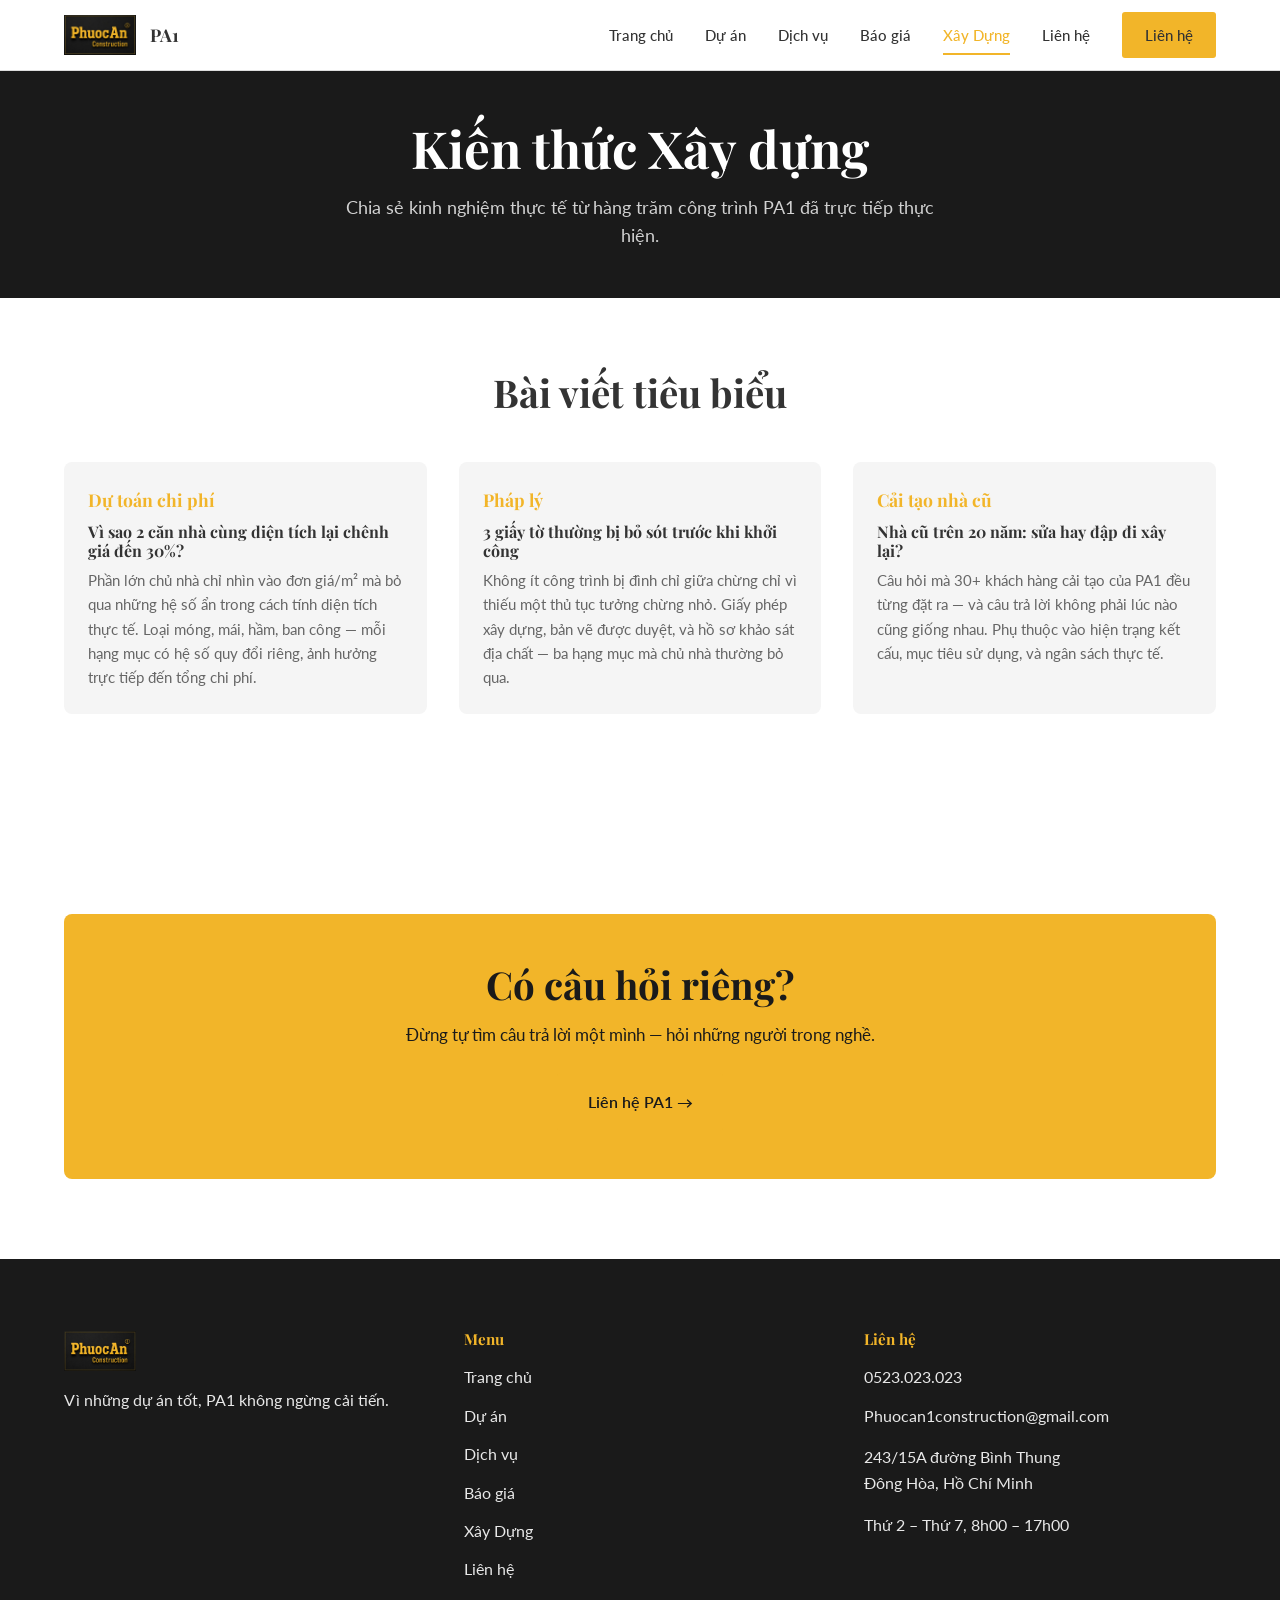
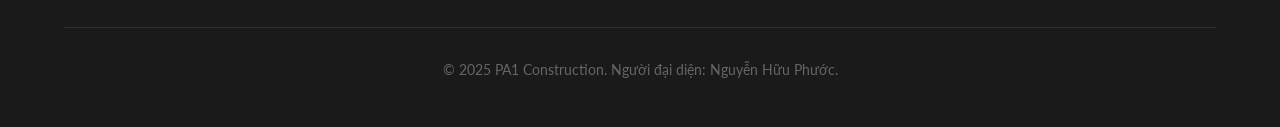
==== xay-dung.html @ 495139fc "PA1 Construction website - initial deploy" ====
<!DOCTYPE html>
<html lang="vi">
<head>
<meta charset="UTF-8">
<meta name="viewport" content="width=device-width, initial-scale=1.0">
<title>Kiến thức Xây dựng — PA1 Construction</title>
<meta name="description" content="Chia sẻ kinh nghiệm thực tế từ hàng trăm công trình PA1 đã trực tiếp thực hiện. Dự toán, pháp lý, cải tạo nhà cũ.">
<link rel="preconnect" href="https://fonts.googleapis.com">
<link rel="stylesheet" href="css/style.css">
</head>
<body>

<header class="site-header">
  <div class="header-inner">
    <a href="index.html" class="logo"><img src="assets/images/logo-full.png" alt="PA1 Construction"><span class="logo-text">PA1</span></a>
    <nav class="nav-desktop">
      <a href="index.html">Trang chủ</a>
      <a href="du-an.html">Dự án</a>
      <a href="dich-vu.html">Dịch vụ</a>
      <a href="bao-gia.html">Báo giá</a>
      <a href="xay-dung.html" class="active">Xây Dựng</a>
      <a href="lien-he.html">Liên hệ</a>
      <a href="lien-he.html" class="btn-contact">Liên hệ</a>
    </nav>
    <button class="nav-toggle" aria-label="Toggle menu"><span></span><span></span><span></span></button>
  </div>
  <nav class="nav-mobile">
    <a href="index.html">Trang chủ</a>
    <a href="du-an.html">Dự án</a>
    <a href="dich-vu.html">Dịch vụ</a>
    <a href="bao-gia.html">Báo giá</a>
    <a href="xay-dung.html" class="active">Xây Dựng</a>
    <a href="lien-he.html">Liên hệ</a>
  </nav>
</header>

<section class="page-header">
  <div class="wrap">
    <h1>Kiến thức Xây dựng</h1>
    <p>Chia sẻ kinh nghiệm thực tế từ hàng trăm công trình PA1 đã trực tiếp thực hiện.</p>
  </div>
</section>

<section>
  <div class="wrap">
    <div class="section-header">
      <h2>Bài viết tiêu biểu</h2>
    </div>
    <div class="blog-grid">
      <article class="blog-card">
        <div class="blog-topic">Dự toán chi phí</div>
        <h4>Vì sao 2 căn nhà cùng diện tích lại chênh giá đến 30%?</h4>
        <p>Phần lớn chủ nhà chỉ nhìn vào đơn giá/m² mà bỏ qua những hệ số ẩn trong cách tính diện tích thực tế. Loại móng, mái, hầm, ban công — mỗi hạng mục có hệ số quy đổi riêng, ảnh hưởng trực tiếp đến tổng chi phí.</p>
      </article>
      <article class="blog-card">
        <div class="blog-topic">Pháp lý</div>
        <h4>3 giấy tờ thường bị bỏ sót trước khi khởi công</h4>
        <p>Không ít công trình bị đình chỉ giữa chừng chỉ vì thiếu một thủ tục tưởng chừng nhỏ. Giấy phép xây dựng, bản vẽ được duyệt, và hồ sơ khảo sát địa chất — ba hạng mục mà chủ nhà thường bỏ qua.</p>
      </article>
      <article class="blog-card">
        <div class="blog-topic">Cải tạo nhà cũ</div>
        <h4>Nhà cũ trên 20 năm: sửa hay đập đi xây lại?</h4>
        <p>Câu hỏi mà 30+ khách hàng cải tạo của PA1 đều từng đặt ra — và câu trả lời không phải lúc nào cũng giống nhau. Phụ thuộc vào hiện trạng kết cấu, mục tiêu sử dụng, và ngân sách thực tế.</p>
      </article>
    </div>
  </div>
</section>

<section style="padding: var(--sp-4) 0;">
  <div class="wrap">
    <div class="cta-band">
      <h2>Có câu hỏi riêng?</h2>
      <p>Đừng tự tìm câu trả lời một mình — hỏi những người trong nghề.</p>
      <a href="lien-he.html" class="btn btn-primary">Liên hệ PA1 →</a>
    </div>
  </div>
</section>

<footer class="site-footer">
  <div class="wrap">
    <div class="footer-grid">
      <div>
        <div class="footer-logo"><img src="assets/images/logo-footer.png" alt="PA1"></div>
        <p style="color: var(--light-dark); margin: 0;">Vì những dự án tốt, PA1 không ngừng cải tiến.</p>
      </div>
      <div class="footer-col">
        <h4>Menu</h4>
        <a href="index.html">Trang chủ</a>
        <a href="du-an.html">Dự án</a>
        <a href="dich-vu.html">Dịch vụ</a>
        <a href="bao-gia.html">Báo giá</a>
        <a href="xay-dung.html">Xây Dựng</a>
        <a href="lien-he.html">Liên hệ</a>
      </div>
      <div class="footer-col">
        <h4>Liên hệ</h4>
        <a href="tel:0523023023">0523.023.023</a>
        <a href="mailto:Phuocan1construction@gmail.com">Phuocan1construction@gmail.com</a>
        <p>243/15A đường Bình Thung<br>Đông Hòa, Hồ Chí Minh</p>
        <p>Thứ 2 – Thứ 7, 8h00 – 17h00</p>
      </div>
    </div>
    <div class="footer-bottom"><p>&copy; 2025 PA1 Construction. Người đại diện: Nguyễn Hữu Phước.</p></div>
  </div>
</footer>

<script src="js/common.js"></script>
</body>
</html>
---- css/style.css ----
/* ===========================================================
   PA1 CONSTRUCTION — WEBSITE
   =========================================================== */

@import url('https://fonts.googleapis.com/css2?family=Playfair+Display:wght@600;700;800&family=Lato:wght@400;500;700&display=swap');

:root {
  --dark: #1a1a1a;
  --dark-light: #2d2d2d;
  --gold: #F2B529;
  --gold-dark: #D9A020;
  --light: #f5f5f5;
  --light-dark: #e8e8e8;
  --text: #333;
  --text-light: #666;
  --border: #ddd;
  --white: #fff;

  --font-display: 'Playfair Display', serif;
  --font-body: 'Lato', sans-serif;

  --sp-1: 0.5rem;
  --sp-2: 1rem;
  --sp-3: 1.5rem;
  --sp-4: 2rem;
  --sp-5: 3rem;
  --sp-6: 4.5rem;
  --container: 1200px;
}

* { box-sizing: border-box; }
html { scroll-behavior: smooth; }
body {
  margin: 0;
  font-family: var(--font-body);
  color: var(--text);
  background: var(--white);
  line-height: 1.6;
  -webkit-font-smoothing: antialiased;
}

img { max-width: 100%; display: block; }
a { color: inherit; text-decoration: none; }
ul, ol { list-style: none; margin: 0; padding: 0; }
button { font-family: inherit; cursor: pointer; border: none; }
input, select, textarea { font-family: inherit; font-size: 1rem; }

h1, h2, h3, h4 {
  font-family: var(--font-display);
  font-weight: 700;
  margin: 0;
  line-height: 1.15;
}

h1 { font-size: clamp(2rem, 5vw, 3.2rem); }
h2 { font-size: clamp(1.5rem, 4vw, 2.4rem); }
h3 { font-size: 1.3rem; }

.wrap {
  max-width: var(--container);
  margin: 0 auto;
  padding: 0 var(--sp-3);
}

section { padding: var(--sp-6) 0; }

/* ---------- HEADER --------- */
.site-header {
  position: sticky;
  top: 0;
  z-index: 100;
  background: var(--white);
  border-bottom: 1px solid var(--border);
  backdrop-filter: blur(5px);
}

.header-inner {
  display: flex;
  align-items: center;
  justify-content: space-between;
  height: 70px;
  max-width: var(--container);
  margin: 0 auto;
  padding: 0 var(--sp-3);
}

.logo {
  display: flex;
  align-items: center;
  gap: 0.8em;
  font-size: 1.1rem;
  font-weight: 700;
}

.logo img { height: 40px; width: auto; }
.logo-text { font-family: var(--font-display); }

.nav-desktop {
  display: none;
  gap: var(--sp-4);
  align-items: center;
}

.nav-desktop a {
  font-size: 0.95rem;
  font-weight: 500;
  color: var(--text);
  position: relative;
  transition: color .2s;
}

.nav-desktop a:hover, .nav-desktop a.active {
  color: var(--gold);
}

.nav-desktop a.active::after {
  content: '';
  position: absolute;
  bottom: -8px;
  left: 0;
  right: 0;
  height: 2px;
  background: var(--gold);
}

.btn-contact {
  background: var(--gold);
  color: var(--dark);
  padding: 0.7em 1.5em;
  font-weight: 600;
  border-radius: 3px;
  transition: background .2s;
}

.btn-contact:hover { background: var(--gold-dark); }

/* Hamburger toggle */
.nav-toggle {
  display: flex;
  flex-direction: column;
  justify-content: center;
  gap: 5px;
  background: none;
  padding: 4px;
  width: 28px;
  height: 28px;
}

.nav-toggle span {
  display: block;
  width: 100%;
  height: 2px;
  background: var(--text);
  border-radius: 2px;
  transition: all .3s;
}

.nav-toggle.is-open span:nth-child(1) {
  transform: rotate(45deg) translate(5px, 5px);
}
.nav-toggle.is-open span:nth-child(2) { opacity: 0; }
.nav-toggle.is-open span:nth-child(3) {
  transform: rotate(-45deg) translate(5px, -5px);
}

/* Mobile nav */
.nav-mobile {
  display: none;
  flex-direction: column;
  background: var(--light);
  border-bottom: 1px solid var(--border);
}

.nav-mobile.is-open { display: flex; }

.nav-mobile a {
  padding: 1em var(--sp-3);
  border-top: 1px solid var(--border);
  font-weight: 500;
  color: var(--text);
  transition: color .2s;
}

.nav-mobile a:hover, .nav-mobile a.active { color: var(--gold); }

@media (min-width: 980px) {
  .nav-desktop { display: flex; }
  .btn-contact { display: inline-block; }
  .nav-toggle { display: none; }
}

/* ---------- HERO --------- */
.hero {
  position: relative;
  height: 70vh;
  min-height: 500px;
  background: var(--dark) center/cover no-repeat;
  display: flex;
  align-items: center;
  justify-content: flex-start;
  color: var(--white);
}

.hero::before {
  content: '';
  position: absolute;
  inset: 0;
  background: rgba(26, 26, 26, 0.5);
  z-index: 0;
}

.hero .wrap {
  position: relative;
  z-index: 1;
}

.hero-content {
  max-width: 60%;
}

@media (max-width: 768px) {
  .hero { height: 50vh; }
  .hero-content { max-width: 100%; }
}

.hero h1 {
  font-size: clamp(2rem, 6vw, 3.5rem);
  margin-bottom: var(--sp-2);
  line-height: 1.2;
}

.hero p {
  font-size: 1.1rem;
  max-width: 50ch;
  margin-bottom: var(--sp-3);
  color: rgba(255, 255, 255, 0.9);
}

.hero-cta {
  display: inline-flex;
  gap: 1em;
  flex-wrap: wrap;
}

.btn {
  display: inline-flex;
  align-items: center;
  gap: 0.5em;
  padding: 0.9em 1.8em;
  font-weight: 600;
  border-radius: 3px;
  transition: all .2s;
  border: 2px solid transparent;
}

.btn-primary {
  background: var(--gold);
  color: var(--dark);
}

.btn-primary:hover {
  background: var(--gold-dark);
  transform: translateY(-2px);
}

.btn-secondary {
  background: transparent;
  color: var(--white);
  border-color: var(--white);
}

.btn-secondary:hover {
  background: rgba(255, 255, 255, 0.1);
}

/* ---------- STATS --------- */
.stats-strip {
  display: grid;
  grid-template-columns: repeat(3, 1fr);
  gap: 0;
  margin-top: var(--sp-4);
}

@media (max-width: 640px) {
  .stats-strip {
    grid-template-columns: 1fr;
    gap: var(--sp-2);
  }
}

.stat-item {
  padding: var(--sp-3) 0;
  border-left: 3px solid var(--gold);
  padding-left: var(--sp-2);
}

.stat-item:first-child { border-left: none; }

.stat-num {
  font-family: var(--font-display);
  font-size: 2.5rem;
  color: var(--gold);
  margin-bottom: 0.3em;
}

.stat-label {
  font-size: 0.9rem;
  color: rgba(255, 255, 255, 0.8);
}

/* ---------- SECTION HEADER --------- */
.section-header {
  text-align: center;
  margin-bottom: var(--sp-5);
}

.section-header h2 {
  margin-bottom: var(--sp-2);
}

.section-header p {
  color: var(--text-light);
  max-width: 60ch;
  margin: 0 auto;
  font-size: 1.05rem;
}

/* ---------- SERVICES (TILE) --------- */
.services-grid {
  display: grid;
  grid-template-columns: repeat(auto-fit, minmax(280px, 1fr));
  gap: var(--sp-4);
  margin-bottom: var(--sp-5);
}

.service-tile {
  text-align: center;
  padding: var(--sp-4);
  background: var(--light);
  border-radius: 8px;
  transition: all .3s;
}

.service-tile:hover {
  transform: translateY(-8px);
  box-shadow: 0 10px 30px rgba(0,0,0,0.1);
}

.service-icon {
  width: 60px;
  height: 60px;
  margin: 0 auto var(--sp-2);
  display: flex;
  align-items: center;
  justify-content: center;
  font-size: 2rem;
}

.service-tile h3 {
  margin-bottom: 0.6em;
  color: var(--dark);
}

.service-tile p {
  color: var(--text-light);
  font-size: 0.95rem;
  margin: 0;
}

/* ---------- PROJECTS (LARGE IMAGES) --------- */
.projects-grid {
  display: grid;
  grid-template-columns: repeat(auto-fit, minmax(300px, 1fr));
  gap: var(--sp-3);
  margin-bottom: var(--sp-4);
}

.project-card {
  position: relative;
  aspect-ratio: 4/3;
  background: var(--light-dark);
  border-radius: 8px;
  overflow: hidden;
  cursor: pointer;
  transition: all .3s;
}

.project-card:hover {
  transform: scale(1.03);
  box-shadow: 0 15px 40px rgba(0,0,0,0.15);
}

.project-image {
  width: 100%;
  height: 100%;
  object-fit: cover;
  transition: transform .3s;
}

.project-card:hover .project-image {
  transform: scale(1.08);
}

.project-placeholder {
  display: flex;
  align-items: center;
  justify-content: center;
  width: 100%;
  height: 100%;
  background: repeating-linear-gradient(45deg, var(--light-dark), var(--light-dark) 10px, #ddd 10px, #ddd 20px);
  color: var(--text-light);
  font-size: 0.9rem;
}

.project-info {
  position: absolute;
  bottom: 0;
  left: 0;
  right: 0;
  background: linear-gradient(transparent, rgba(26,26,26,0.85));
  color: var(--white);
  padding: var(--sp-3);
  transform: translateY(100%);
  transition: transform .3s;
}

.project-card:hover .project-info {
  transform: translateY(0);
}

.project-info h4 {
  margin: 0 0 0.3em;
  font-size: 1.1rem;
}

.project-info p {
  margin: 0;
  font-size: 0.9rem;
  opacity: 0.9;
}

/* ---------- CTA BAND --------- */
.cta-band {
  background: var(--gold);
  color: var(--dark);
  padding: var(--sp-5) var(--sp-3);
  border-radius: 8px;
  text-align: center;
  margin: var(--sp-5) 0;
}

.cta-band h2 {
  margin-bottom: var(--sp-2);
}

.cta-band p {
  max-width: 50ch;
  margin: 0 auto var(--sp-3);
  font-size: 1.05rem;
}

/* ---------- FOOTER --------- */
.site-footer {
  background: var(--dark);
  color: var(--light);
  padding: var(--sp-6) var(--sp-3) var(--sp-4);
}

.footer-grid {
  display: grid;
  grid-template-columns: repeat(auto-fit, minmax(250px, 1fr));
  gap: var(--sp-5);
  max-width: var(--container);
  margin: 0 auto var(--sp-4);
  padding-bottom: var(--sp-4);
  border-bottom: 1px solid var(--dark-light);
}

.footer-col h4 {
  color: var(--gold);
  margin-bottom: var(--sp-2);
  font-size: 0.95rem;
}

.footer-col a, .footer-col p {
  display: block;
  color: var(--light-dark);
  margin-bottom: 0.8em;
  transition: color .2s;
}

.footer-col a:hover { color: var(--gold); }

.footer-bottom {
  text-align: center;
  font-size: 0.85rem;
  color: var(--text-light);
}

.footer-logo {
  margin-bottom: var(--sp-2);
}

.footer-logo img { height: 40px; }

.footer-map {
  margin-top: var(--sp-2);
  border-radius: 6px;
  overflow: hidden;
}

.footer-map iframe {
  width: 100%;
  height: 200px;
  border: 0;
}

/* ---------- PAGE HEADER (subpages) --------- */
.page-header {
  background: var(--dark);
  color: var(--white);
  padding: var(--sp-5) var(--sp-3);
  text-align: center;
}

.page-header h1 {
  margin-bottom: var(--sp-2);
}

.page-header p {
  max-width: 60ch;
  margin: 0 auto;
  font-size: 1.1rem;
  color: rgba(255,255,255,0.8);
}

/* ---------- FORM --------- */
.contact-grid {
  display: grid;
  grid-template-columns: 1fr 1fr;
  gap: var(--sp-5);
  align-items: start;
}

@media (max-width: 768px) {
  .contact-grid { grid-template-columns: 1fr; }
}

.contact-info-list {
  display: flex;
  flex-direction: column;
  gap: var(--sp-3);
}

.contact-item {
  display: flex;
  gap: var(--sp-2);
  margin-bottom: var(--sp-2);
}

.contact-item .label {
  font-weight: 600;
  min-width: 100px;
  color: var(--gold);
}

.form-group {
  margin-bottom: var(--sp-2);
}

.form-group label {
  display: block;
  font-weight: 600;
  margin-bottom: 0.5em;
  color: var(--text);
}

.form-group input,
.form-group select,
.form-group textarea {
  width: 100%;
  padding: 0.8em;
  border: 1px solid var(--border);
  border-radius: 3px;
  font-size: 1rem;
  transition: border-color .2s;
}

.form-group input:focus,
.form-group select:focus,
.form-group textarea:focus {
  outline: none;
  border-color: var(--gold);
}

.form-group textarea {
  resize: vertical;
  min-height: 120px;
}

.form-submit {
  background: var(--gold);
  color: var(--dark);
  padding: 1em 2em;
  font-weight: 600;
  border-radius: 3px;
  cursor: pointer;
  transition: background .2s;
  width: 100%;
  border: none;
}

.form-submit:hover { background: var(--gold-dark); }

/* ---------- QUOTATION PAGE --------- */
.quote-category {
  margin-bottom: var(--sp-5);
}

.quote-category h3 {
  margin-bottom: var(--sp-3);
  color: var(--gold);
  border-bottom: 2px solid var(--gold);
  padding-bottom: var(--sp-1);
  display: inline-block;
}

.quote-grid {
  display: grid;
  grid-template-columns: repeat(auto-fit, minmax(320px, 1fr));
  gap: var(--sp-3);
}

.quote-card {
  background: var(--white);
  border: 1px solid var(--border);
  border-radius: 8px;
  overflow: hidden;
  transition: all .3s;
}

.quote-card:hover {
  box-shadow: 0 8px 24px rgba(0,0,0,0.1);
  transform: translateY(-4px);
}

.quote-card img {
  width: 100%;
  height: auto;
}

.quote-card .quote-label {
  padding: var(--sp-2);
  font-weight: 600;
  font-size: 0.95rem;
  color: var(--text);
  text-align: center;
}

/* ---------- BLOG CARDS --------- */
.blog-grid {
  display: grid;
  grid-template-columns: repeat(auto-fit, minmax(300px, 1fr));
  gap: var(--sp-4);
  margin-bottom: var(--sp-5);
}

.blog-card {
  background: var(--light);
  padding: var(--sp-3);
  border-radius: 8px;
  transition: all .3s;
}

.blog-card:hover {
  transform: translateY(-4px);
  box-shadow: 0 8px 24px rgba(0,0,0,0.08);
}

.blog-card .blog-topic {
  color: var(--gold);
  font-family: var(--font-display);
  font-weight: 700;
  font-size: 1.1rem;
  margin-bottom: 0.5em;
}

.blog-card h4 {
  margin-bottom: 0.5em;
}

.blog-card p {
  color: var(--text-light);
  font-size: 0.95rem;
  margin: 0;
}

/* ---------- GOOGLE MAPS --------- */
.map-container {
  margin-top: var(--sp-4);
  border-radius: 8px;
  overflow: hidden;
  border: 1px solid var(--border);
}

.map-container iframe {
  width: 100%;
  height: 350px;
  border: 0;
}

/* ---------- LIGHTBOX --------- */
.lightbox-overlay {
  display: none;
  position: fixed;
  inset: 0;
  background: rgba(0,0,0,0.9);
  z-index: 200;
  align-items: center;
  justify-content: center;
  cursor: pointer;
}

.lightbox-overlay.active {
  display: flex;
}

.lightbox-overlay img {
  max-width: 90vw;
  max-height: 90vh;
  object-fit: contain;
  border-radius: 4px;
}

.lightbox-close {
  position: absolute;
  top: 20px;
  right: 30px;
  color: var(--white);
  font-size: 2rem;
  background: none;
  border: none;
  cursor: pointer;
  z-index: 201;
}

/* ---------- PROJECT TABS --------- */
.project-tabs {
  display: flex;
  gap: 0;
  justify-content: center;
  margin-bottom: var(--sp-4);
  border-bottom: 2px solid var(--border);
}

.tab-btn {
  padding: 0.8em 2em;
  background: none;
  border: none;
  border-bottom: 3px solid transparent;
  margin-bottom: -2px;
  font-weight: 600;
  font-size: 1rem;
  color: var(--text-light);
  cursor: pointer;
  transition: all .2s;
}

.tab-btn:hover {
  color: var(--gold);
}

.tab-btn.active {
  color: var(--gold);
  border-bottom-color: var(--gold);
}

.tab-panel {
  display: none;
}

.tab-panel.active {
  display: block;
}

/* Project sub-section (per công trình) */
.project-section {
  margin-bottom: var(--sp-5);
}

.project-section-title {
  font-family: var(--font-display);
  font-size: 1.3rem;
  font-weight: 700;
  color: var(--gold);
  margin-bottom: var(--sp-3);
  padding-bottom: var(--sp-1);
  border-bottom: 2px solid var(--gold);
  display: inline-block;
}

/* ---------- PROJECT FILTER (within tab) --------- */
.project-filters {
  display: flex;
  gap: var(--sp-2);
  justify-content: center;
  flex-wrap: wrap;
  margin-bottom: var(--sp-4);
}

.filter-btn {
  padding: 0.6em 1.5em;
  background: var(--light);
  border: 1px solid var(--border);
  border-radius: 3px;
  font-weight: 500;
  cursor: pointer;
  transition: all .2s;
}

.filter-btn:hover, .filter-btn.active {
  background: var(--gold);
  color: var(--dark);
  border-color: var(--gold);
}

/* ---------- UTILITIES --------- */
.text-center { text-align: center; }
.mt-0 { margin-top: 0; }
.mb-0 { margin-bottom: 0; }

/* ---------- LANDSCAPE HINT --------- */
@media (max-width: 640px) and (orientation: landscape) {
  .hero { min-height: 100vh; }
}

@media (min-width: 641px) and (max-width: 979px) and (orientation: portrait) {
  .services-grid { grid-template-columns: repeat(2, 1fr); }
  .projects-grid { grid-template-columns: repeat(2, 1fr); }
}
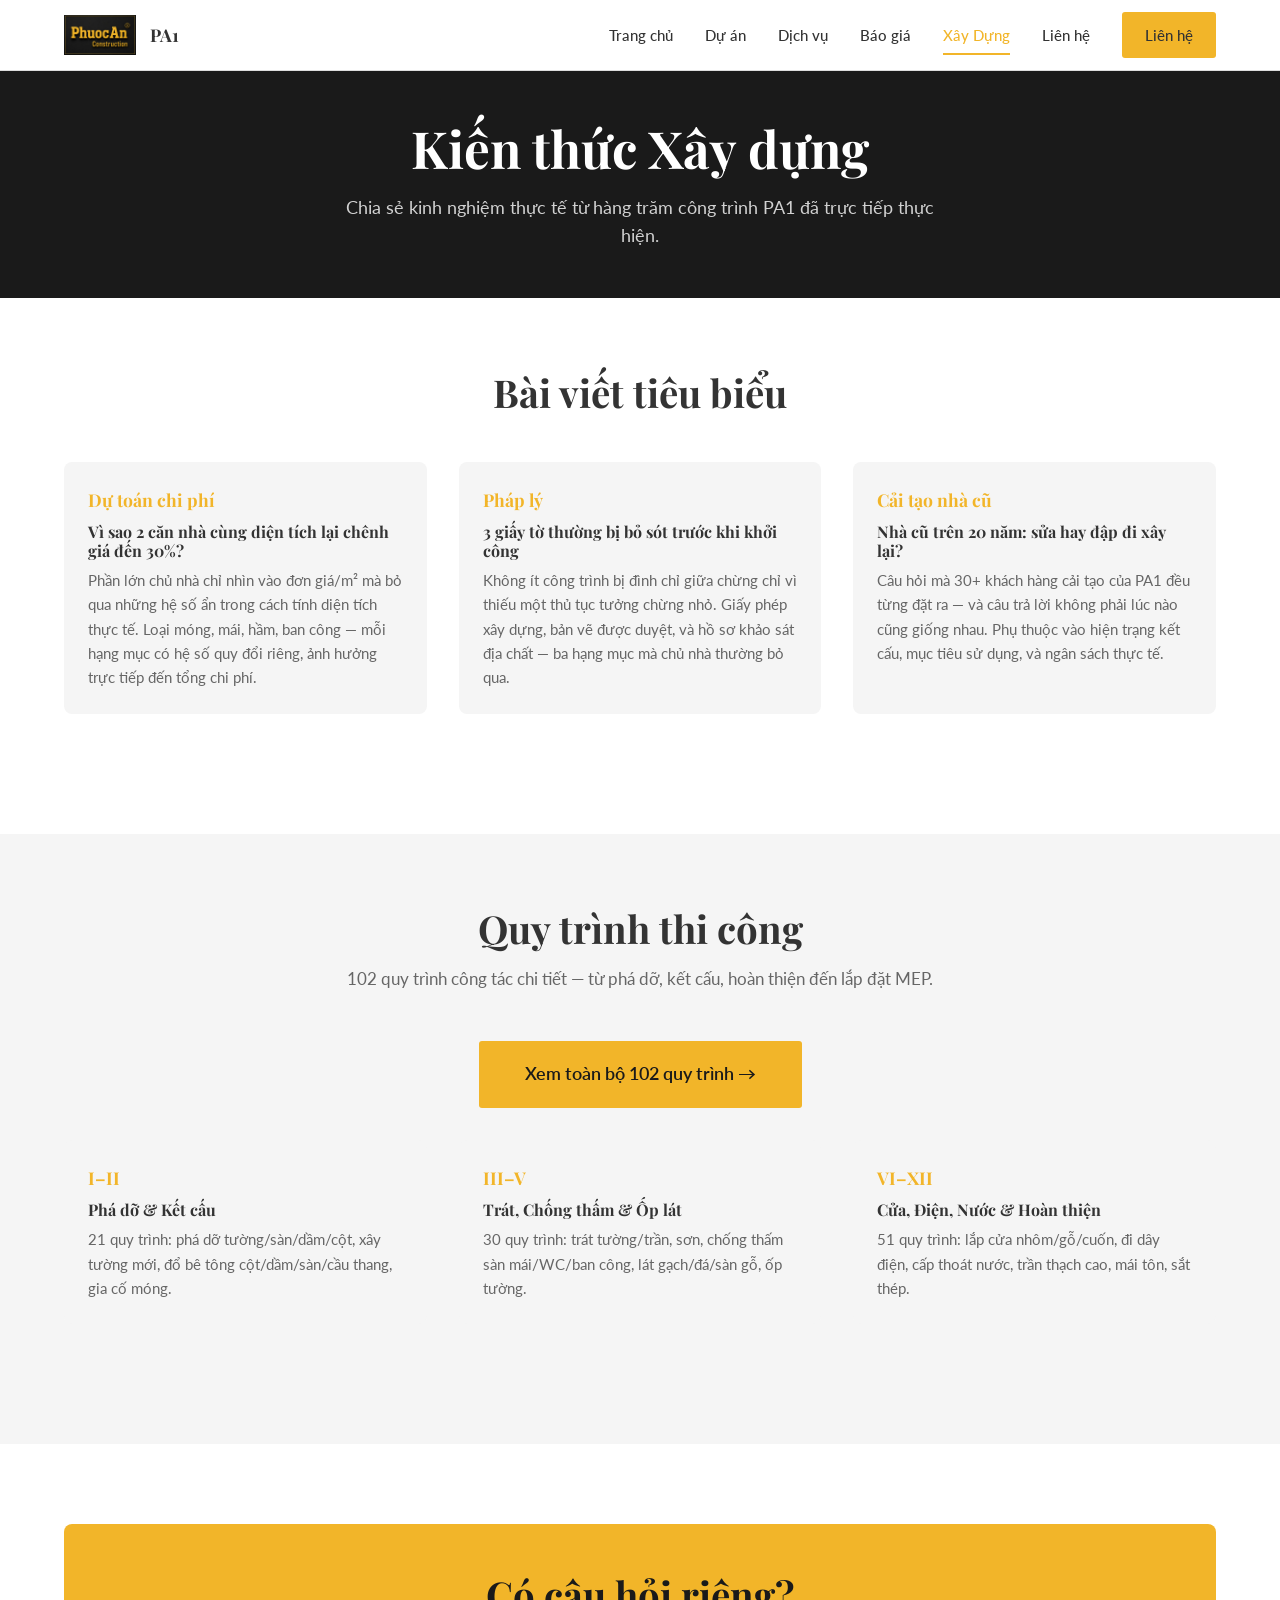
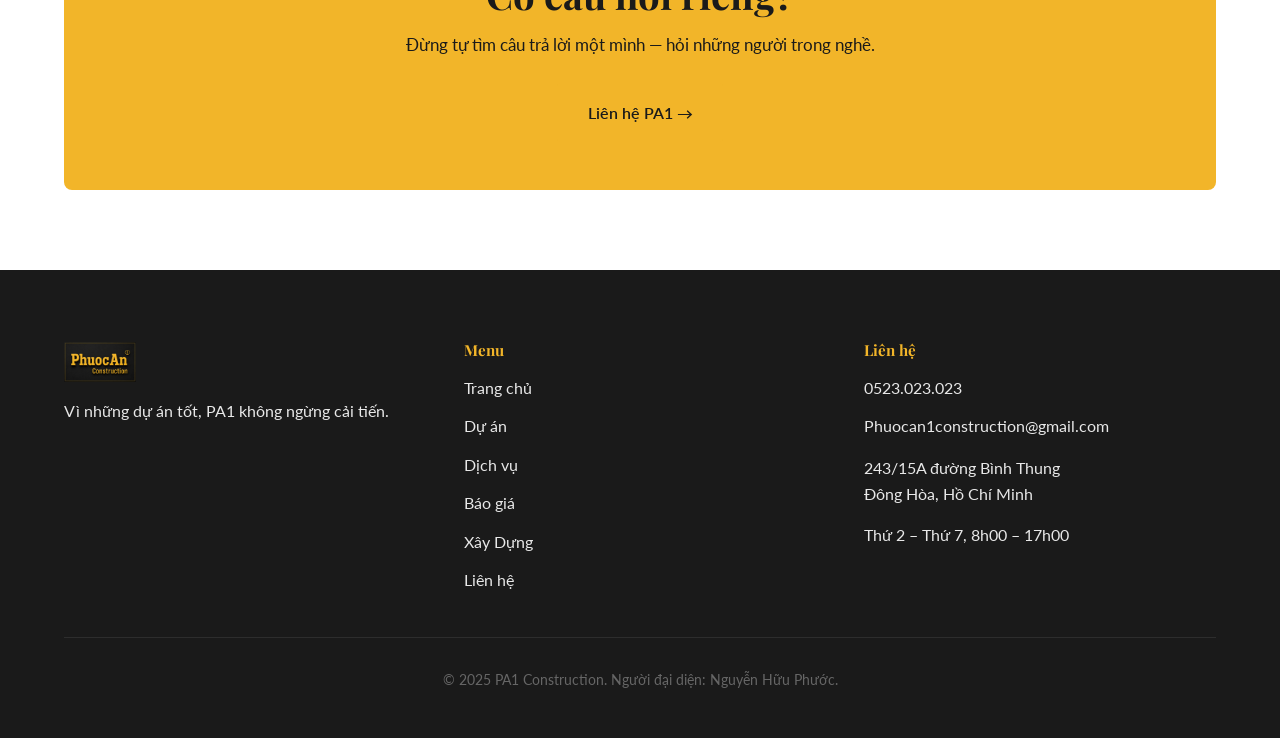
==== commit 0268b6ff: "Add quy trinh cong tac to Xay Dung page" ====
--- a/xay-dung.html
+++ b/xay-dung.html
@@ -66,6 +66,36 @@
   </div>
 </section>
 
+<!-- QUY TRÌNH CÔNG TÁC -->
+<section style="background: var(--light);">
+  <div class="wrap">
+    <div class="section-header">
+      <h2>Quy trình thi công</h2>
+      <p>102 quy trình công tác chi tiết — từ phá dỡ, kết cấu, hoàn thiện đến lắp đặt MEP.</p>
+    </div>
+    <div style="text-align: center;">
+      <a href="quy_trinh_cong_tac.html" class="btn btn-primary" style="font-size: 1.1rem; padding: 1em 2.5em;">Xem toàn bộ 102 quy trình →</a>
+    </div>
+    <div class="blog-grid" style="margin-top: var(--sp-4);">
+      <article class="blog-card">
+        <div class="blog-topic">I–II</div>
+        <h4>Phá dỡ &amp; Kết cấu</h4>
+        <p>21 quy trình: phá dỡ tường/sàn/dầm/cột, xây tường mới, đổ bê tông cột/dầm/sàn/cầu thang, gia cố móng.</p>
+      </article>
+      <article class="blog-card">
+        <div class="blog-topic">III–V</div>
+        <h4>Trát, Chống thấm &amp; Ốp lát</h4>
+        <p>30 quy trình: trát tường/trần, sơn, chống thấm sàn mái/WC/ban công, lát gạch/đá/sàn gỗ, ốp tường.</p>
+      </article>
+      <article class="blog-card">
+        <div class="blog-topic">VI–XII</div>
+        <h4>Cửa, Điện, Nước &amp; Hoàn thiện</h4>
+        <p>51 quy trình: lắp cửa nhôm/gỗ/cuốn, đi dây điện, cấp thoát nước, trần thạch cao, mái tôn, sắt thép.</p>
+      </article>
+    </div>
+  </div>
+</section>
+
 <section style="padding: var(--sp-4) 0;">
   <div class="wrap">
     <div class="cta-band">
